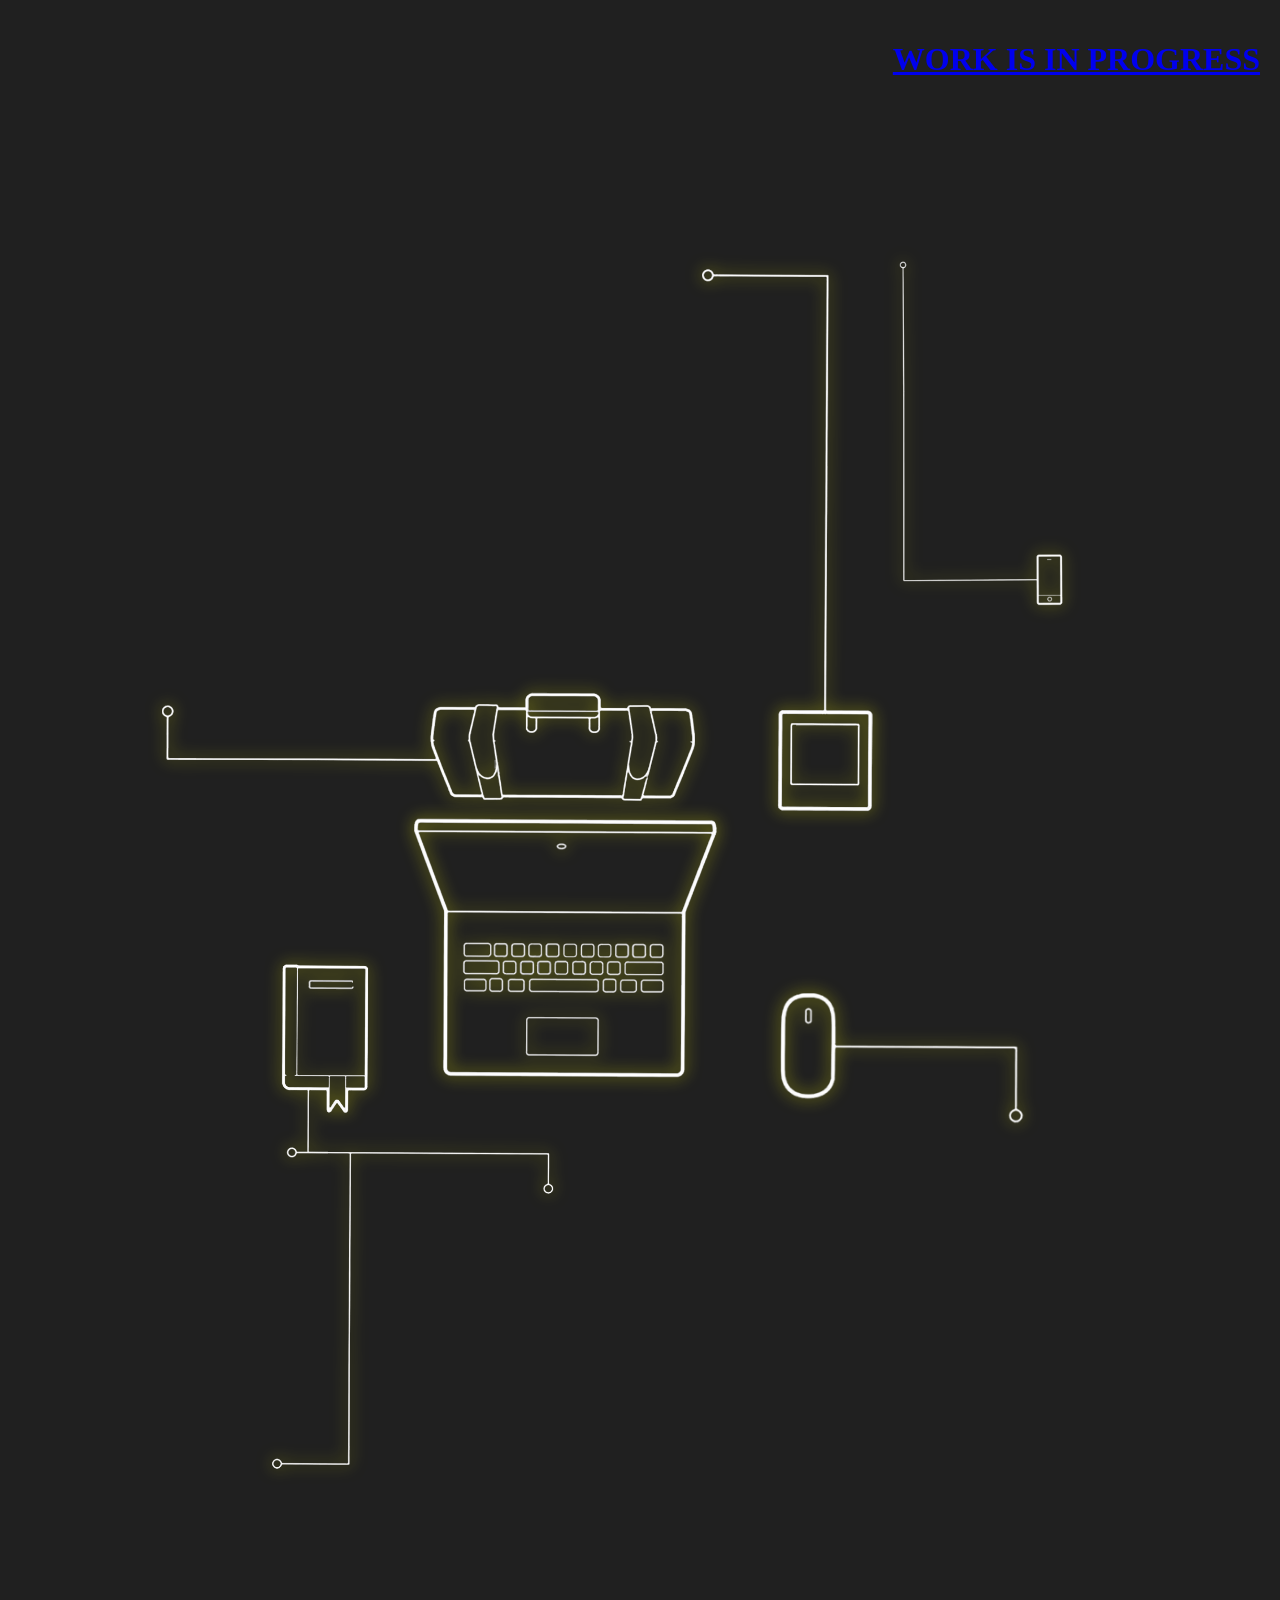
==== index.html @ 82d34012 "Update and rename demo.html to index.html" ====
<!DOCTYPE html>
<html lang="en">
<head>
    <link href="https://fonts.googleapis.com/css2?family=Montserrat:wght@700&display=swap" rel="stylesheet">
    <meta charset="UTF-8">
    <meta name="viewport" content="width=device-width, initial-scale=1.0">
    <title>Ahmed Aman | Portfolio</title>
    <link rel="stylesheet" href="style.css">
<script src="script.js"></script>
</head>

<body>


        <div class="main">
            <div class="grid">
                        <div class="profilericon" onclick="toggleDiv('profile')">
                            <img width="50%" src="images/profiler.png" alt="PROFILER">
                        </div>  

                        <section></section>

                        <section id="profile" class="profile-div hidden resume">
                            <div>
                                <h1 class="name">AHMED AMAN</h1>
                                <img width="60%" src="images/profile.png" alt="Ahmed Aman">
                                <p>
                                    Experienced and dedicated educator with 5 years of teaching expertise, specializing in computer education. 
                                    Proficient in Python, HTML, CSS, and MS Office, with a strong ability to simplify complex concepts 
                                    for better student understanding. 
                                </p>
                                <p>
                                    Additionally, I have 1 year of experience as an HR executive, bringing strong administrative, communication, 
                                    and organizational skills. Passionate about fostering a dynamic and interactive learning environment that promotes 
                                    digital literacy, critical thinking, and overall student growth.
                                </p>
                            </div>
                        </section>

                        <section></section>

                        <div class="workicon" >
                            <img width="80%" src="images/work.png" alt="WORK EXPERIENCE"onclick="toggleDiv('work')">
                        </div>   
                        <section id="work" class="work-div hidden resume" onclick="toggleDiv('work')">   
                            
                            <div>
                                <h2>WORK EXPERIENCE</h2>
                                <p class="workex">
                                    <span class="year">Present</span> HansVahini Shishu Sadan Sr. Sec. School - Pipliya Kallan<br>
                                    <span class="highlight indent">COMPUTER TEACHER</span>
                                    <span class="highlight indent">RS-CIT INSTRUCTOR</span><br>
                                
                                    <span class="year">2022-23</span> Bhaskar Academy - Raipur<br>
                                    <span class="highlight indent">COMPUTER TEACHER</span><br>
                                
                                    <span class="year">2021-22</span> Mayur Public School - Raipur<br>
                                    <span class="highlight indent">COMPUTER TEACHER</span><br>
                                
                                    <span class="year">2019-20</span> Mewar Mining & Construction - Nimbahera<br>
                                    <span class="highlight indent">HR EXECUTIVE</span><br>
                                
                                    <span class="year">2016-18</span> HansVahini Shishu Sadan Sr. Sec. School - Pipliya Kallan<br>
                                    <span class="highlight indent">COMPUTER TEACHER</span>
                                </p>
                                
                            </div>
                        </section>
                        <div class="contacticon" >
                            <img width="50%" src="images/contact.png" alt="CONTACT"onclick="toggleDiv('contact')">
                        </div>  
                        <section id="contact" class="contact hidden resume" onclick="toggleDiv('contact')">
                            <div>
                                <h2>CONTACT</h2>
                                <p class="info">
                                    📧 Email: <a href="mailto:Ahmedaman.office@gmail.com">Ahmedaman.office@gmail.com</a><br>
                                    📍 Location: Rajasthan, India<br>
                                    📱 Phone: +91 XXXXXXXXXX<br>
                                    🌐 Website: <a href="https://yourwebsite.com" target="_blank">Work Is in Progress</a><br>
                                    🕒 Available: Mon - Fri | 9 AM - 6 PM 
                                </p>
                                
                            </div>
                        </section>

                        <div class="resumeicon" >
                            <img width="90%" src="images/RESUME.png" alt="EVERYTHING"onclick="toggleAll()">
                        </div>  
                    
                        <div class="educationicon" >
                            <img width="50%" src="images/education.png" alt="education"onclick="toggleedu()">
                        </div>  
                        
                        <div class="SKILLICON" >
                            <img width="50%" src="images/skill.png" alt="SKILLS"onclick="toggleDivs()">
                        </div> 
            
            </div>
            
    </div>

<div class="containor">
    <div id="edu" class="edu hidden resume">                       <div>
        <h2>CERTIFICATIONS</h2>
        <div class="cert">
            <img src="images/css1.png" alt="CSS">
            <div>
                <h3>ALISON.COM</h3>
                <p CLASS='highlight'>CSS COURSE</p>
            </div>
        </div>

        <div class="cert">
            <img src="images/olevel1.png" alt="O Level">
            <div>
                <h3>DOEACC (NIEL-IT)</h3>
                <p CLASS='highlight'>'O' LEVEL</p>
            </div>
        </div>

        <div class="cert">
            <img src="images/rscit1.png" alt="RSCIT">
            <div>
                <h3>VARDHMAN MAHAVEER OPEN <br>UNIVERSITY (KOTA)</h3>
                <p  CLASS='highlight'>RS-CIT</p>
            </div>
        </div>



        <div>
            <h2>LANGUAGES</h2>
            <div class="LANGUAGES">
                <P style="font-size:x-large;"> HINDI - Native </P>
                <P style="font-size:x-large;"> URDU - Native </P>
                <P style="font-size:x-large;"> ENGLISH - INTERMEDIATE </P>
            </div>
        </div>
    </div>
  
</div>


<div class="containor"></div>
    <div id="padhai" class="padhai  hidden resume">                       <div>
        <h2>EDUCATION</h2>
        <p style="font-size: large;"><STRONG>
            <span class="year">2025 - </span> ~VIVEKANAND GLOBAL UNIVERSITY - JAIPUR<br>
            <span class="highlight indent">M.C.A</span><br>
        
            <span class="year">2021 - 24</span> MAHARSHI DAYANAND SARASWATI UNIVERSITY  - AJMER<br>
            <span class="highlight indent">B.A</span><br>
        
            <span class="year">2017 - 18 </span> RAJASTHAN STATE OPEN SCHOOL<br>
            <span class="highlight indent">10+2 (ARTS)</span><br>
        
            <span class="year">2021 - 24</span> SECONDARY EDUCATION BOARD<br>
            <span class="highlight indent">10TH</span><br>
        </STRONG></P>

    </div>
  
</div>
<div CLASS="BODY">
    
    <div class="containor"></div>
    <div id="skills" class="skills hidden resume" onclick="toggleDiv('skills')">                       <div>
        <h2>MY SKILLS</h2>
        

    </div>
  
</div>





<div id="skills-container "class="skills-container skills hidden"onclick="toggleDiv('skills-container')">
    
    <div class="skill" data-percent="90">
        <svg viewBox="0 0 100 100">
            <circle class="bg" cx="50" cy="50" r="45"></circle>
            <circle class="progress" cx="50" cy="50" r="45"></circle>
        </svg>
        <div class="label">MS OFFICE</div>
    </div>

    <div class="skill" data-percent="80">
        <svg viewBox="0 0 100 100">
            <circle class="bg" cx="50" cy="50" r="45"></circle>
            <circle class="progress" cx="50" cy="50" r="45"></circle>
        </svg>
        <div class="label">PS</div>
    </div>

    <div class="skill" data-percent="75">
        <svg viewBox="0 0 100 100">
            <circle class="bg" cx="50" cy="50" r="45"></circle>
            <circle class="progress" cx="50" cy="50" r="45"></circle>
        </svg>
        <div class="label">ENGLISH TYPING 50 WPM</div>
    </div>

    <div class="skill" data-percent="85">
        <svg viewBox="0 0 100 100">
            <circle class="bg" cx="50" cy="50" r="45"></circle>
            <circle class="progress" cx="50" cy="50" r="45"></circle>
        </svg>
        <div class="label">PYTHON</div>
    </div>

    <div class="skill" data-percent="80">
        <svg viewBox="0 0 100 100">
            <circle class="bg" cx="50" cy="50" r="45"></circle>
            <circle class="progress" cx="50" cy="50" r="45"></circle>
        </svg>
        <div class="label">CSS</div>
    </div>

    <div class="skill" data-percent="75">
        <svg viewBox="0 0 100 100">
            <circle class="bg" cx="50" cy="50" r="45"></circle>
            <circle class="progress" cx="50" cy="50" r="45"></circle>
        </svg>
        <div class="label">HTML</div>
    </div>

    <div class="skill" data-percent="70">
        <svg viewBox="0 0 100 100">
            <circle class="bg" cx="50" cy="50" r="45"></circle>
            <circle class="progress" cx="50" cy="50" r="45"></circle>
        </svg>
        <div class="label">SQL</div>
    </div>

    <div class="skill" data-percent="85">
        <svg viewBox="0 0 100 100">
            <circle class="bg" cx="50" cy="50" r="45"></circle>
            <circle class="progress" cx="50" cy="50" r="45"></circle>
        </svg>
        <div class="label">PROBLEM SOLVING</div>
    </div>

    <div class="skill" data-percent="80">
        <svg viewBox="0 0 100 100">
            <circle class="bg" cx="50" cy="50" r="45"></circle>
            <circle class="progress" cx="50" cy="50" r="45"></circle>
        </svg>
        <div class="label">LINUX</div>
    </div>
</div>
</div>

<div style="position: absolute; top:20px; right:20px"

class="webiste"><strong>
<a href=demo.html> <h1>WORK IS IN PROGRESS</h1></a> </a></strong>
</div>
</body>
</html>
---- style.css ----
/******************main css **********/

.hidden {
    visibility: hidden;
    opacity: 0;
    height: 0;
    transition: opacity 0.3s ease-in-out, height 0.3s ease-in-out;
}
.main{
    position: relative;

}
.show {
    visibility: visible;
    opacity: 1;
    height: auto;
}
body {
    font-family: 'Agency FB','Franklin Gothic Demi';
    background-color: #202020;
    color: #fff;
    text-align: justify;;
       
}
.name{font-family: 'Montserrat', sans-serif;
font-size: clamp(1rem,8vw,2rem);
color:yellow;}

.main h2,h3{
    color:yellow;
    text-align: center;
    font-size: clamp(1rem,8vw,1.5rem);

}

.main p{
    font-size:larger;
    text-align: justify;
    
    font-size: clamp(0.5rem,2vw,1.2rem);
}


.grid{ 
    padding: 1%;
    margin: 1%;
    display: grid;
    gap: 2%;
    grid-template-columns: 33.33% AUTO 33.33%;
    width: 90vw; /* Responsive width */
    max-width: 1200px;
    margin: auto;
    position: relative; /* Allows absolute positioning inside */
  }

.profilericon{
    display: block;
    position: absolute;
    top: 250px;
    left:55%;
    width: 30%;

}
.workicon{
    display: block;
    position: absolute;
    top: 680px;
    left:8%;
    width: 60%;
}

.contacticon{
    display: block;
    position: absolute;
    left: 72%;
    top: 250px;
}

.resumeicon{
    display: block;
    position: absolute;
    top: 800PX;
    left:30%;
    width: 30%;

}
.educationicon{
   
    display: block;
    position: absolute;
    top: 950px;
    left:18%;
    width: 50%;
}


.SKILLICON{
    display: block;
    position: absolute;
    top: 970PX;
    left:60%;
    width: 50%;
}


.info{
    margin-left: 30%;
    
}
.profile-div{
    grid-column: 2/3;
    grid-row:1/3; 
}

.work-div, .contact{
    
    margin-top: 50%;
    grid-column: auto;
    grid-row:2/3 ;
}
.edu h2{
    font-family: 'Montserrat', sans-serif;
    font-size: clamp(1rem,7vw,1.8rem);
    color:yellow;
}
.padhai h2{
    font-family: 'Montserrat', sans-serif;
    font-size: clamp(1rem,7vw,1.8rem);
    color:yellow;
}

.container {
    position: relative;
    margin: 0 auto;
    width: 80%;
    background-color: rgb(255, 255, 255);
}

.edu {
    position: absolute;
    top: 1150px;
    left: 50%;
    transform: translateX(-240%);
}


.padhai {
    position: absolute;
    top: 1200px;
    left: 50%;
    transform: translateX(-70%);
    
}

.skills{position: absolute;
    color: yellow;
    top: 1100px;
    left: 50%;
    transform: translateX(+180%);
    


}


.year {
    font-weight: bold;
    color: yellow; /* Date ko highlight karne ke liye */
}

.indent {
    display: block;
    margin-left: 15% /* Indentation ke liye */
}

.highlight {
    color: rgb(146, 146, 146); /* Computer Teacher, HR Executive, RS-CIT Instructor ka color */
    font-weight: bold;
}


.cert {
    display: flex;
    margin-bottom: 15px;
}

.cert img {
    width: 50px;
    height: 50px;
    margin-right: 15px;
}

.cert div {
    display: flex;
    flex-direction: column;
}

.cert h3 {
    margin: 0;
    font-size: 1.2REM;
    font-weight: bold;
}

.cert p {
    margin: 2px 0;
    font-size: clamp(0.5rem,2vw,1.2rem);
    color: #bbb;
}

.LANGUAGES h3{
    color:white;
    text-align: justify;
}
.padhai p {
    font-size: clamp(0.5rem,2vw,1.2rem);
    

}

.skills-container {
    position: absolute;
    top:1200px;
    left:50%;
    transform: translateX(+30%);
    display: grid;
    grid-template-columns: repeat(3, 1fr);
    gap: 20px;
    width: 50%;
    max-width: 600px;
}

.skill {
    position: relative;
    width: 100px;
    height: 100px;
}

svg {
    width: 100%;
    height: 100%;
}

circle {
    fill: none;
    stroke-width: 6;
    stroke-linecap: round;
}

.bg {
    stroke: #444;
}

.progress {
    stroke: yellow;
    stroke-dasharray: 283; /* Full circumference (2πr) */
    stroke-dashoffset: 283;
    transition: stroke-dashoffset 1.5s ease-in-out;
    transform: rotate(-90deg);
    transform-origin: center;
}

.label {
    position: absolute;
    top: 50%;
    left: 50%;
    transform: translate(-50%, -50%);
    font-weight: bold;
    text-align: center;
    font-size: 14px;
}
.BODY {
    background-color: #202020;
    color: white;
    display: flex;
    justify-content: center;
    align-items: center;
    height: 100vh;
    font-family: Arial, sans-serif;

}
.name {
    font-family: 'Montserrat', sans-serif;
    font-size: clamp(1rem,8vw,2rem);
    color: yellow;
    text-shadow: 0px 0px 10px yellow;
}


/* 🌟 Neon Glow Effect for Icons */
.profilericon, .workicon, .contacticon, .resumeicon, .educationicon, .SKILLICON {
    transition: transform 0.3s ease, filter 0.3s ease;
    filter: drop-shadow(0px 0px 8px rgba(255, 255, 0, 0.6)); /* Soft Glow */
}

/* ✨ Hover Effect: Increase Glow and Slightly Scale */
.profilericon:hover, .workicon:hover, .contacticon:hover, 
.resumeicon:hover, .educationicon:hover, .SKILLICON:hover {
    transform: scale(1.1);
    filter: drop-shadow(0px 0px 20px rgba(255, 255, 0, 1)); /* Bright Glow */
}

/* 🔥 Subtle Pulsing Glow Effect */
@keyframes glowPulse {
    0% { filter: drop-shadow(0px 0px 8px rgba(255, 255, 0, 0.6)); }
    50% { filter: drop-shadow(0px 0px 15px rgba(255, 255, 0, 0.9)); }
    100% { filter: drop-shadow(0px 0px 8px rgba(255, 255, 0, 0.6)); }
}

.profilericon, .workicon, .contacticon, .resumeicon, .educationicon, .SKILLICON {
    animation: glowPulse 2s infinite alternate;
}
.contact a {
    color: #b89f00; /* Dark Yellow */
    text-decoration: none;
    font-weight: bold;
    transition: color 0.3s ease-in-out;
}

.contact a:hover {
    color: #ffd700; /* Brighter Yellow on Hover */
    text-decoration: underline;
}
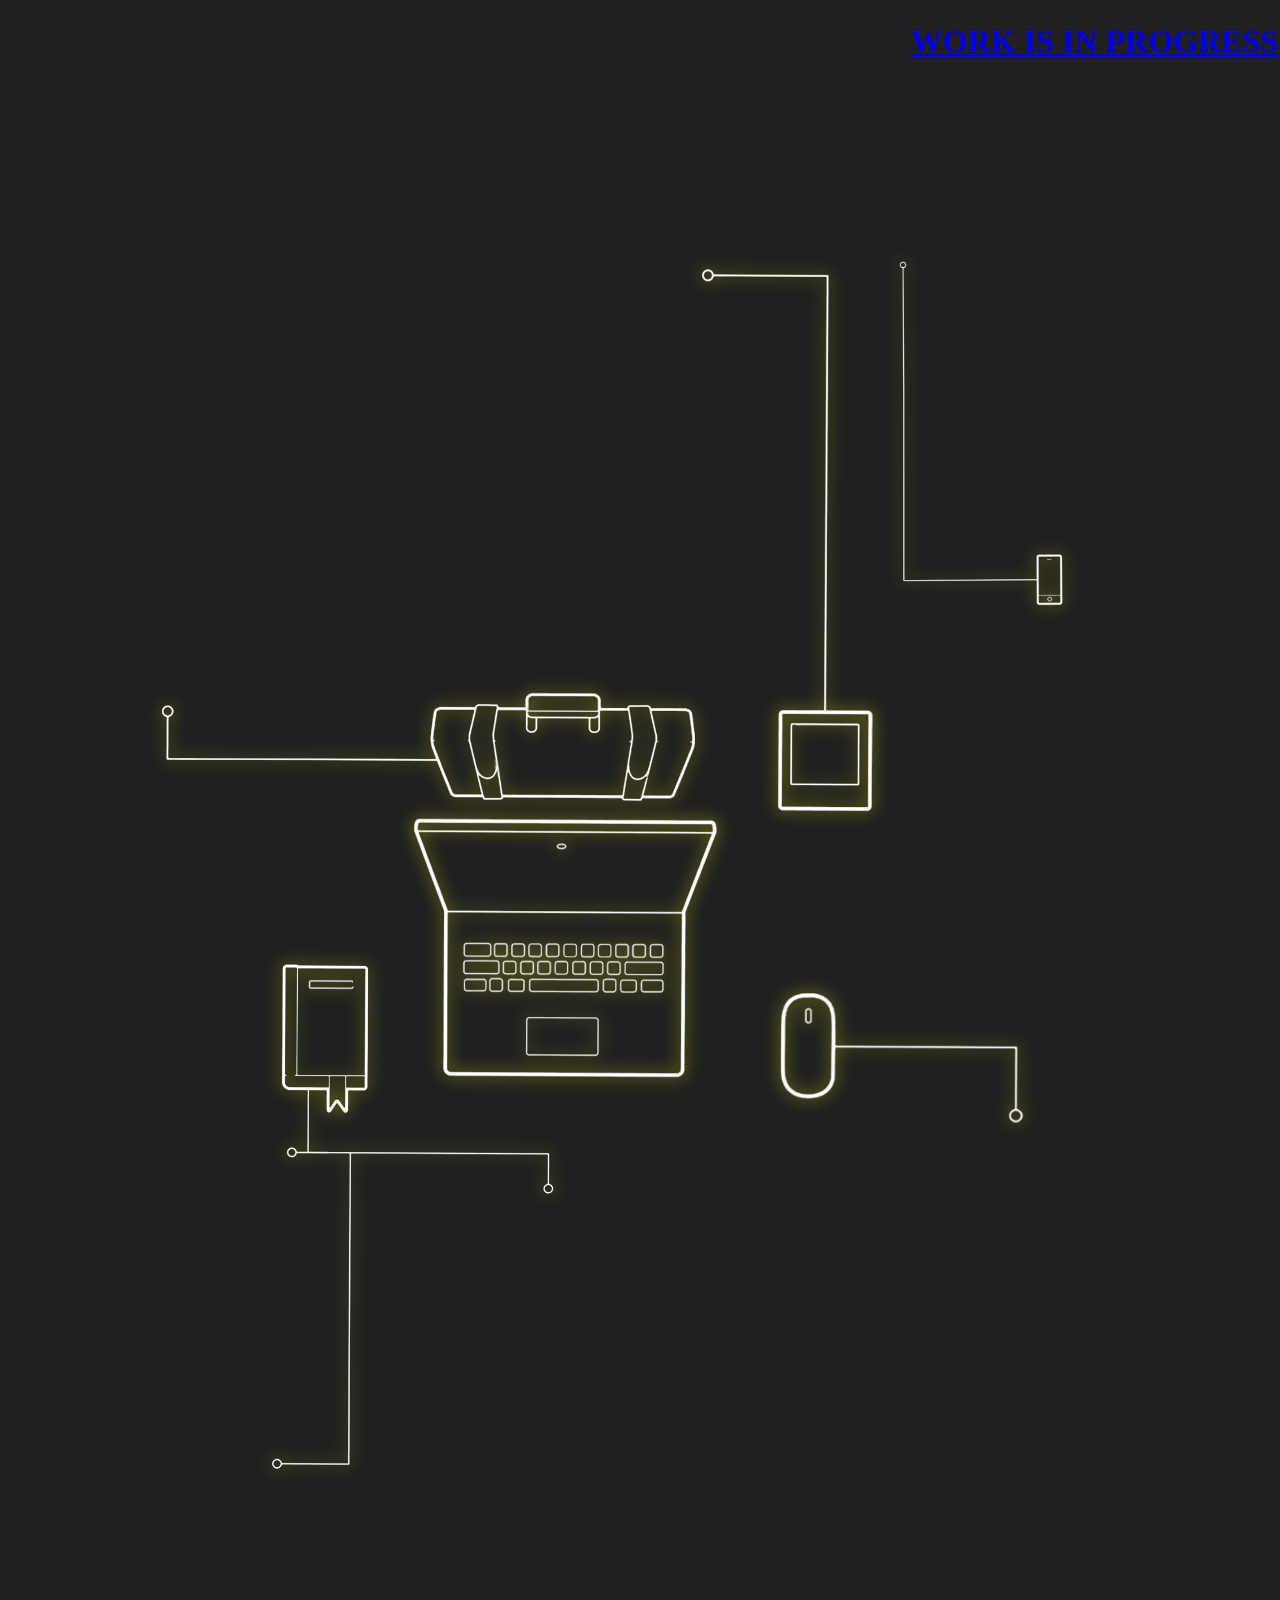
==== commit 2ab74380: "Update index.html" ====
--- a/index.html
+++ b/index.html
@@ -252,10 +252,10 @@
 </div>
 </div>
 
-<div style="position: absolute; top:20px; right:20px"
+<div style="position: absolute; top:2px; right:2px"
 
 class="webiste"><strong>
-<a href=demo.html> <h1>WORK IS IN PROGRESS</h1></a> </a></strong>
+<a href='https://ndropie.github.io/cv/'> <h1>WORK IS IN PROGRESS</h1></a> </a></strong>
 </div>
 </body>
 </html>
